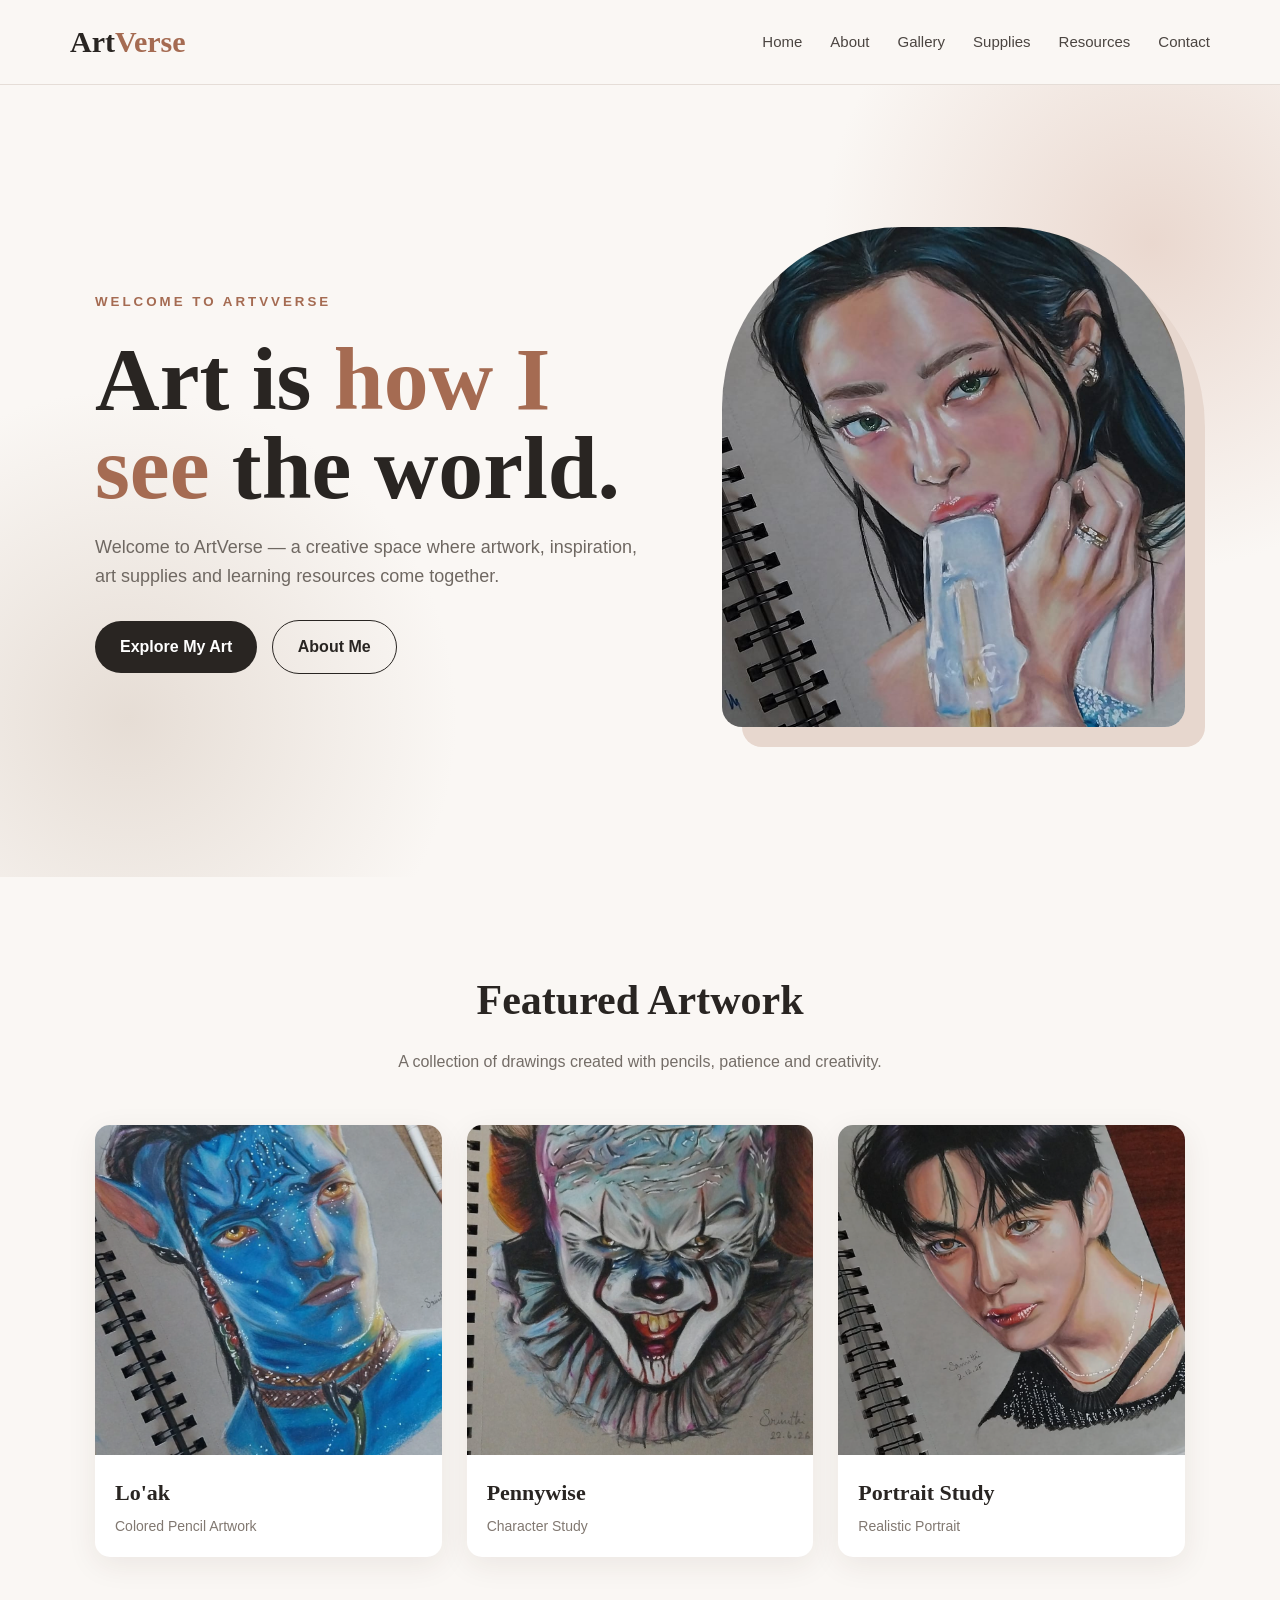
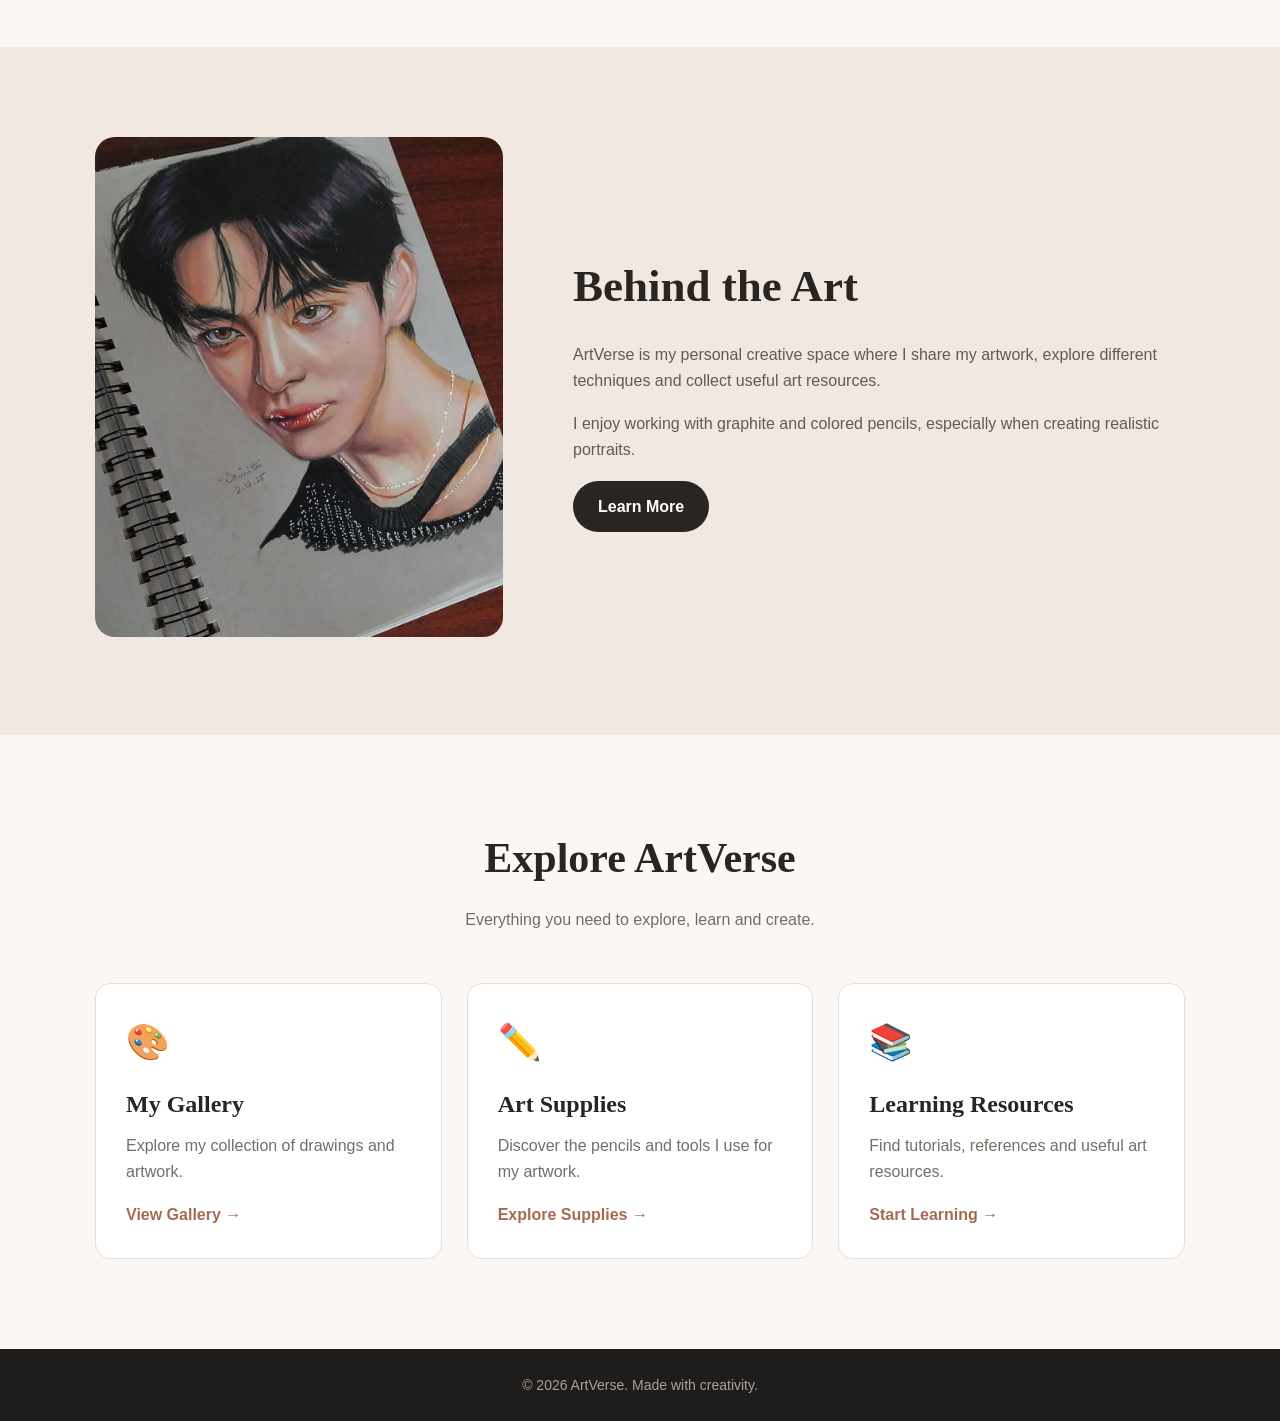
==== docs/index.html @ 61203578 "Prepare project for GitHub Pages" ====
<!DOCTYPE html>
<html lang="en">

<head>

    <meta charset="UTF-8">

    <meta name="viewport" content="width=device-width, initial-scale=1.0">

    <title>ArtVerse | Art Portfolio</title>

    <link rel="stylesheet" href="../css/style.css">

</head>

<body>

    <!-- Navigation Bar -->

    <header>

        <nav class="navbar">

            <a href="index.html" class="logo">
                Art<span>Verse</span>
            </a>

            <ul class="nav-links">

                <li>
                    <a href="index.html">Home</a>
                </li>

                <li>
                    <a href="aboutme.html">About</a>
                </li>

                <li>
                    <a href="gallery.html">Gallery</a>
                </li>

                <li>
                    <a href="art-supplies.html">Supplies</a>
                </li>

                <li>
                    <a href="resources.html">Resources</a>
                </li>

                <li>
                    <a href="contact.html">Contact</a>
                </li>

            </ul>

        </nav>

    </header>


    <!-- Hero Section -->

    <section class="hero">

        <div class="hero-content">

            <div class="hero-text">

                <small>WELCOME TO ARTVVERSE</small>

                <h1>
                    Art is
                    <span>how I see</span>
                    the world.
                </h1>

                <p>
                    Welcome to ArtVerse — a creative space
                    where artwork, inspiration, art supplies
                    and learning resources come together.
                </p>

                <div>

                    <a href="gallery.html" class="btn btn-primary">
                        Explore My Art
                    </a>

                    <a href="aboutme.html" class="btn btn-outline">
                        About Me
                    </a>

                </div>

            </div>


            <div class="hero-image">

                <img
                    src="../images/Jenniedrawing.jpeg"
                    alt="Jennie artwork">

            </div>

        </div>

    </section>


    <!-- Featured Artwork -->

    <section class="section">

        <div class="container">

            <h2 class="section-title">
                Featured Artwork
            </h2>

            <p class="section-subtitle">
                A collection of drawings created with
                pencils, patience and creativity.
            </p>


            <div class="featured-grid">


                <div class="art-card">

                    <img
                        src="../images/Lo'akdrawing.png"
                        alt="Lo'ak drawing">

                    <div class="art-info">

                        <h3>Lo'ak</h3>

                        <p>
                            Colored Pencil Artwork
                        </p>

                    </div>

                </div>


                <div class="art-card">

                    <img
                        src="../images/Pennywisedrawing.jpeg"
                        alt="Pennywise drawing">

                    <div class="art-info">

                        <h3>Pennywise</h3>

                        <p>
                            Character Study
                        </p>

                    </div>

                </div>


                <div class="art-card">

                    <img
                        src="../images/Taehyungdrawing.png"
                        alt="Portrait artwork">

                    <div class="art-info">

                        <h3>Portrait Study</h3>

                        <p>
                            Realistic Portrait
                        </p>

                    </div>

                </div>


            </div>

        </div>

    </section>


    <!-- About Preview -->

    <section class="section about-section">

        <div class="container">

            <div class="about-grid">


                <div class="about-image">

                    <img
                        src="../images/Taehyungdrawing.png"
                        alt="Artwork">

                </div>


                <div class="about-text">

                    <h2>
                        Behind the Art
                    </h2>

                    <p>
                        ArtVerse is my personal creative space
                        where I share my artwork, explore
                        different techniques and collect
                        useful art resources.
                    </p>

                    <p>
                        I enjoy working with graphite and
                        colored pencils, especially when
                        creating realistic portraits.
                    </p>

                    <a
                        href="aboutme.html"
                        class="btn btn-primary">

                        Learn More

                    </a>

                </div>


            </div>

        </div>

    </section>


    <!-- Resources Preview -->

    <section class="section">

        <div class="container">

            <h2 class="section-title">
                Explore ArtVerse
            </h2>

            <p class="section-subtitle">
                Everything you need to explore,
                learn and create.
            </p>


            <div class="resource-grid">


                <div class="resource-card">

                    <div class="resource-icon">
                        🎨
                    </div>

                    <h3>
                        My Gallery
                    </h3>

                    <p>
                        Explore my collection of
                        drawings and artwork.
                    </p>

                    <a href="gallery.html">
                        View Gallery →
                    </a>

                </div>


                <div class="resource-card">

                    <div class="resource-icon">
                        ✏️
                    </div>

                    <h3>
                        Art Supplies
                    </h3>

                    <p>
                        Discover the pencils and
                        tools I use for my artwork.
                    </p>

                    <a href="art-supplies.html">
                        Explore Supplies →
                    </a>

                </div>


                <div class="resource-card">

                    <div class="resource-icon">
                        📚
                    </div>

                    <h3>
                        Learning Resources
                    </h3>

                    <p>
                        Find tutorials, references
                        and useful art resources.
                    </p>

                    <a href="resources.html">
                        Start Learning →
                    </a>

                </div>


            </div>

        </div>

    </section>


    <!-- Footer -->

    <footer>

        <p>
            © 2026 ArtVerse. Made with creativity.
        </p>

    </footer>


</body>

</html>
---- css/style.css ----
/* ========================================
   ARTVVERSE - MAIN STYLESHEET
   ======================================== */


/* ========================================
   1. BASIC RESET
   ======================================== */

* {
    margin: 0;
    padding: 0;
    box-sizing: border-box;
}

html {
    scroll-behavior: smooth;
}

body {
    font-family: Arial, Helvetica, sans-serif;
    background-color: #faf7f4;
    color: #292522;
    line-height: 1.6;
}


/* ========================================
   2. NAVIGATION BAR
   ======================================== */

header {
    background-color: rgba(250, 247, 244, 0.96);
    border-bottom: 1px solid #e5ddd7;
    position: sticky;
    top: 0;
    z-index: 1000;
}

.navbar {
    max-width: 1200px;
    margin: auto;
    padding: 18px 30px;

    display: flex;
    justify-content: space-between;
    align-items: center;
}


/* Logo */

.logo {
    font-family: Georgia, "Times New Roman", serif;
    font-size: 30px;
    font-weight: bold;
    text-decoration: none;
    color: #292522;
}

.logo span {
    color: #a56b52;
}


/* Navigation links */

.nav-links {
    display: flex;
    gap: 28px;
    list-style: none;
}

.nav-links a {
    text-decoration: none;
    color: #4b4541;
    font-size: 15px;
    font-weight: 500;
    transition: 0.3s;
}

.nav-links a:hover {
    color: #a56b52;
}


/* ========================================
   3. GENERAL SECTIONS
   ======================================== */

.container {
    max-width: 1150px;
    margin: auto;
    padding: 0 30px;
}

.section {
    padding: 90px 0;
}

.section-title {
    font-family: Georgia, "Times New Roman", serif;
    font-size: 42px;
    text-align: center;
    margin-bottom: 15px;
}

.section-subtitle {
    text-align: center;
    color: #746d67;
    max-width: 650px;
    margin: 0 auto 50px;
}


/* ========================================
   4. BUTTONS
   ======================================== */

.btn {
    display: inline-block;
    padding: 13px 25px;
    border-radius: 30px;
    text-decoration: none;
    font-weight: bold;
    transition: 0.3s;
}

.btn-primary {
    background-color: #292522;
    color: white;
}

.btn-primary:hover {
    background-color: #a56b52;
    transform: translateY(-2px);
}

.btn-outline {
    border: 1px solid #292522;
    color: #292522;
    margin-left: 10px;
}

.btn-outline:hover {
    background-color: #292522;
    color: white;
}


/* ========================================
   5. HOME - HERO SECTION
   ======================================== */

.hero {
    min-height: 88vh;

    display: flex;
    align-items: center;

    background:
        radial-gradient(
            circle at 90% 20%,
            #ead8cf 0,
            transparent 25%
        ),
        radial-gradient(
            circle at 10% 80%,
            #e6ddd5 0,
            transparent 25%
        ),
        #faf7f4;
}

.hero-content {
    max-width: 1150px;
    width: 100%;
    margin: auto;
    padding: 70px 30px;

    display: grid;
    grid-template-columns: 1.1fr 0.9fr;

    align-items: center;
    gap: 60px;
}

.hero-text small {
    text-transform: uppercase;
    letter-spacing: 3px;
    color: #a56b52;
    font-weight: bold;
}

.hero-text h1 {
    font-family: Georgia, "Times New Roman", serif;
    font-size: clamp(55px, 7vw, 90px);
    line-height: 1;
    margin: 20px 0;
}

.hero-text h1 span {
    color: #a56b52;
}

.hero-text p {
    max-width: 550px;
    color: #6f6862;
    font-size: 18px;
    margin-bottom: 30px;
}

.hero-image {
    position: relative;
}

.hero-image img {
    width: 100%;
    max-height: 500px;
    object-fit: cover;

    border-radius: 180px 180px 20px 20px;

    box-shadow: 20px 20px 0 #e7d7ce;
}


/* ========================================
   6. FEATURED ARTWORK
   ======================================== */

.featured-grid {
    display: grid;
    grid-template-columns: repeat(3, 1fr);
    gap: 25px;
}

.art-card {
    background-color: white;
    border-radius: 15px;
    overflow: hidden;

    box-shadow:
        0 8px 30px rgba(60, 40, 30, 0.08);

    transition: 0.3s;
}

.art-card:hover {
    transform: translateY(-8px);

    box-shadow:
        0 15px 35px rgba(60, 40, 30, 0.15);
}

.art-card img {
    width: 100%;
    height: 330px;
    object-fit: cover;
    display: block;
}

.art-info {
    padding: 20px;
}

.art-info h3 {
    font-family: Georgia, "Times New Roman", serif;
    font-size: 22px;
    margin-bottom: 5px;
}

.art-info p {
    color: #817871;
    font-size: 14px;
}


/* ========================================
   7. ABOUT SECTION
   ======================================== */

.about-section {
    background-color: #f0e8e1;
}

.about-grid {
    display: grid;
    grid-template-columns: 0.8fr 1.2fr;
    gap: 70px;
    align-items: center;
}

.about-image img {
    width: 100%;
    max-height: 500px;
    object-fit: cover;
    border-radius: 20px;
}

.about-text h2 {
    font-family: Georgia, "Times New Roman", serif;
    font-size: 45px;
    margin-bottom: 20px;
}

.about-text p {
    color: #625b55;
    margin-bottom: 18px;
}


/* ========================================
   8. STATS
   ======================================== */

.stats {
    display: grid;
    grid-template-columns: repeat(3, 1fr);
    gap: 20px;
    margin-top: 40px;
}

.stat {
    background-color: white;
    padding: 25px;
    border-radius: 15px;
    text-align: center;
}

.stat h3 {
    font-family: Georgia, "Times New Roman", serif;
    font-size: 32px;
    margin-bottom: 5px;
}

.stat p {
    font-size: 13px;
    color: #817871;
}


/* ========================================
   9. PAGE HEADER
   ======================================== */

.page-header {
    background-color: #f0e8e1;
    padding: 90px 30px;
    text-align: center;
}

.page-header h1 {
    font-family: Georgia, "Times New Roman", serif;
    font-size: 60px;
    margin-bottom: 10px;
}

.page-header p {
    color: #756d67;
}


/* ========================================
   10. NORMAL GALLERY
   ======================================== */

.gallery-grid {
    columns: 3 250px;
    column-gap: 20px;
}

.gallery-item {
    break-inside: avoid;
    margin-bottom: 20px;
    position: relative;
    overflow: hidden;
    border-radius: 14px;
    cursor: pointer;
}

.gallery-item img {
    width: 100%;
    display: block;
    transition: 0.4s;
}

.gallery-item:hover img {
    transform: scale(1.04);
}

.gallery-overlay {
    position: absolute;

    bottom: 0;
    left: 0;
    right: 0;

    padding: 30px 15px 15px;

    background:
        linear-gradient(
            transparent,
            rgba(0, 0, 0, 0.75)
        );

    color: white;

    opacity: 0;

    transition: 0.3s;
}

.gallery-item:hover .gallery-overlay {
    opacity: 1;
}

.gallery-overlay h3 {
    margin-bottom: 3px;
}


/* ========================================
   11. GALLERY CATEGORY CARDS
   ======================================== */

.category-cards {
    display: grid;
    grid-template-columns: repeat(2, 1fr);

    gap: 30px;

    max-width: 1000px;

    margin: 0 auto;
}


/* Individual category card */

.category-card {
    height: 500px;

    position: relative;

    overflow: hidden;

    border-radius: 20px;

    text-decoration: none;

    display: block;

    box-shadow:
        0 15px 40px rgba(60, 40, 30, 0.15);

    transition:
        transform 0.4s ease,
        box-shadow 0.4s ease;
}


/* Category image */

.category-card img {
    width: 100%;
    height: 100%;

    object-fit: cover;

    display: block;

    transition: transform 0.6s ease;
}


/* Category overlay */

.category-card::after {
    content: "";

    position: absolute;

    inset: 0;

    background:
        linear-gradient(
            to top,
            rgba(20, 17, 15, 0.88),
            rgba(20, 17, 15, 0.05)
        );

    transition: 0.4s;
}


/* Category text */

.category-card-overlay {
    position: absolute;

    left: 35px;
    right: 35px;
    bottom: 35px;

    z-index: 2;

    color: white;
}

.category-card-overlay p {
    font-size: 12px;

    letter-spacing: 3px;

    font-weight: bold;

    margin-bottom: 8px;

    color: #ead8cf;
}

.category-card-overlay h2 {
    font-family: Georgia, "Times New Roman", serif;

    font-size: 42px;

    font-weight: normal;

    line-height: 1.1;

    margin-bottom: 15px;
}

.category-card-overlay span {
    font-size: 15px;
    font-weight: bold;
    color: white;
}


/* Category hover */

.category-card:hover {
    transform: translateY(-10px);

    box-shadow:
        0 25px 50px rgba(60, 40, 30, 0.22);
}

.category-card:hover img {
    transform: scale(1.07);
}

.category-card:hover::after {
    background:
        linear-gradient(
            to top,
            rgba(20, 17, 15, 0.93),
            rgba(20, 17, 15, 0.15)
        );
}


/* ========================================
   12. ART CATEGORY PAGES
   ======================================== */

.category-page {
    background-color: #f8f5f1;
}


/* Category introduction */

.category-intro {
    max-width: 800px;

    margin: 0 auto;

    text-align: center;

    padding: 80px 20px 50px;
}

.category-intro h1 {
    font-family: Georgia, "Times New Roman", serif;

    font-size: 56px;

    font-weight: normal;

    color: #292522;

    margin-bottom: 15px;
}

.category-intro p {
    font-family: Arial, Helvetica, sans-serif;

    font-size: 17px;

    color: #756d67;
}


/* ========================================
   13. ARTWORK CARDS
   ======================================== */

.artwork-grid {
    max-width: 1150px;

    margin: 0 auto;

    padding: 20px 30px 90px;

    display: grid;

    grid-template-columns: repeat(2, 1fr);

    gap: 35px;
}

.artwork-card {
    background-color: #ffffff;

    border-radius: 5px;

    overflow: hidden;

    box-shadow:
        0 8px 25px rgba(50, 40, 35, 0.08);

    transition:
        transform 0.35s ease,
        box-shadow 0.35s ease;
}

.artwork-card:hover {
    transform: translateY(-6px);

    box-shadow:
        0 18px 40px rgba(50, 40, 35, 0.14);
}

.artwork-card img {
    width: 100%;

    height: 520px;

    object-fit: cover;

    display: block;

    transition: transform 0.5s ease;
}

.artwork-card:hover img {
    transform: scale(1.025);
}


/* Artwork information */

.artwork-info {
    padding: 20px 22px 24px;

    background-color: #ffffff;
}

.artwork-info h3 {
    font-family: Georgia, "Times New Roman", serif;

    font-size: 24px;

    font-weight: normal;

    color: #292522;

    margin-bottom: 5px;
}

.artwork-info p {
    font-family: Arial, Helvetica, sans-serif;

    font-size: 13px;

    color: #9a7663;

    text-transform: uppercase;

    letter-spacing: 1.5px;
}


/* ========================================
   14. BACK TO GALLERY
   ======================================== */

.back-gallery {
    text-align: center;

    padding: 20px 20px 80px;
}

.back-gallery a {
    display: inline-block;

    text-decoration: none;

    font-family: Arial, Helvetica, sans-serif;

    font-size: 14px;

    color: #a56b52;

    border-bottom: 1px solid #a56b52;

    padding-bottom: 4px;

    transition: 0.3s;
}

.back-gallery a:hover {
    color: #292522;

    border-color: #292522;
}


/* ========================================
   15. ART SUPPLIES
   ======================================== */

.supplies-grid {
    display: grid;

    grid-template-columns: repeat(3, 1fr);

    gap: 25px;
}

.supply-card {
    background-color: white;

    border-radius: 15px;

    padding: 20px;

    text-align: center;

    box-shadow:
        0 8px 25px rgba(60, 40, 30, 0.08);

    transition: 0.3s;
}

.supply-card:hover {
    transform: translateY(-6px);
}

.supply-card img {
    width: 100%;
    height: 220px;
    object-fit: contain;
    margin-bottom: 15px;
    border-radius: 10px;
}

.supply-placeholder {
    height: 220px;

    display: flex;

    align-items: center;

    justify-content: center;

    font-size: 70px;

    background-color: #f5eee9;

    border-radius: 10px;

    margin-bottom: 15px;
}

.supply-card h3 {
    font-family: Georgia, "Times New Roman", serif;

    font-size: 23px;

    margin-bottom: 8px;
}

.supply-card p {
    color: #77706a;

    margin: 8px 0 18px;
}

.supply-link {
    text-decoration: none;

    color: #a56b52;

    font-weight: bold;
}

.supply-link:hover {
    text-decoration: underline;
}


/* ========================================
   16. RESOURCES
   ======================================== */

.resource-grid {
    display: grid;

    grid-template-columns: repeat(3, 1fr);

    gap: 25px;
}

.resource-card {
    background-color: white;

    padding: 30px;

    border-radius: 15px;

    border: 1px solid #eadfd8;

    transition: 0.3s;
}

.resource-card:hover {
    transform: translateY(-5px);

    box-shadow:
        0 10px 25px rgba(60, 40, 30, 0.08);
}

.resource-icon {
    font-size: 35px;

    margin-bottom: 15px;
}

.resource-card h3 {
    font-family: Georgia, "Times New Roman", serif;

    font-size: 24px;

    margin-bottom: 10px;
}

.resource-card p {
    color: #756d67;

    margin-bottom: 18px;
}

.resource-card a {
    color: #a56b52;

    text-decoration: none;

    font-weight: bold;
}

.resource-card a:hover {
    text-decoration: underline;
}


/* ========================================
   17. CONTACT SECTION
   ======================================== */

.contact-section {
    background-color: #292522;

    color: white;
}

.contact-section .section-title {
    color: white;
}

.contact-section .section-subtitle {
    color: #c9c0ba;
}

.contact-box {
    max-width: 700px;

    margin: auto;

    text-align: center;
}

.contact-box p {
    color: #c9c0ba;

    margin-bottom: 30px;
}

.contact-links {
    display: flex;

    justify-content: center;

    gap: 15px;

    flex-wrap: wrap;

    margin-bottom: 35px;
}

.contact-links a {
    color: white;

    text-decoration: none;

    border: 1px solid #746d67;

    padding: 12px 22px;

    border-radius: 30px;

    transition: 0.3s;
}

.contact-links a:hover {
    background-color: white;

    color: #292522;
}


/* ========================================
   18. CONTACT FORM
   ======================================== */

.contact-form {
    max-width: 700px;

    margin: 40px auto 0;
}

.form-group {
    margin-bottom: 18px;
}

.form-group input,
.form-group textarea {
    width: 100%;

    padding: 15px;

    border: 1px solid #746d67;

    border-radius: 8px;

    background-color: transparent;

    color: white;

    font-family: inherit;

    font-size: 15px;
}

.form-group textarea {
    height: 150px;

    resize: vertical;
}

.form-group input::placeholder,
.form-group textarea::placeholder {
    color: #aaa09a;
}

.form-group input:focus,
.form-group textarea:focus {
    outline: none;

    border-color: #a56b52;
}

.form-group button {
    border: none;

    cursor: pointer;

    font-family: inherit;
}


/* ========================================
   19. FOOTER
   ======================================== */

footer {
    background-color: #1f1d1b;

    color: #aaa09a;

    text-align: center;

    padding: 25px;

    font-size: 14px;
}


/* ========================================
   20. TABLET RESPONSIVENESS
   ======================================== */

@media (max-width: 850px) {

    .nav-links {
        gap: 14px;
    }

    .hero-content {
        grid-template-columns: 1fr;

        text-align: center;
    }

    .hero-text p {
        margin-left: auto;

        margin-right: auto;
    }

    .hero-image {
        max-width: 500px;

        margin: auto;
    }

    .featured-grid,
    .supplies-grid,
    .resource-grid {
        grid-template-columns: 1fr 1fr;
    }

    .about-grid {
        grid-template-columns: 1fr;
    }

    .about-image {
        max-width: 500px;

        margin: auto;
    }

    .category-cards {
        grid-template-columns: 1fr 1fr;
    }

    .artwork-grid {
        grid-template-columns: 1fr 1fr;
    }

}


/* ========================================
   21. MOBILE RESPONSIVENESS
   ======================================== */

@media (max-width: 600px) {

    .navbar {
        flex-direction: column;

        gap: 15px;
    }

    .nav-links {
        flex-wrap: wrap;

        justify-content: center;

        gap: 12px;
    }

    .hero-text h1 {
        font-size: 55px;
    }

    .section-title {
        font-size: 35px;
    }

    .featured-grid,
    .supplies-grid,
    .resource-grid,
    .stats {
        grid-template-columns: 1fr;
    }

    .page-header h1 {
        font-size: 45px;
    }

    .btn {
        display: block;

        width: fit-content;

        margin: 10px auto;
    }

    .btn-outline {
        margin-left: auto;
    }

    .hero-image img {
        border-radius: 100px 100px 15px 15px;
    }

    .container {
        padding: 0 20px;
    }

    .category-cards {
        grid-template-columns: 1fr;

        gap: 20px;
    }

    .category-card {
        height: 420px;
    }

    .category-card-overlay {
        left: 25px;

        right: 25px;

        bottom: 25px;
    }

    .category-card-overlay h2 {
        font-size: 35px;
    }

    .category-intro {
        padding: 60px 20px 40px;
    }

    .category-intro h1 {
        font-size: 43px;
    }

    .category-intro p {
        font-size: 15px;
    }

    .artwork-grid {
        grid-template-columns: 1fr;

        padding-left: 20px;

        padding-right: 20px;

        gap: 25px;
    }

    .artwork-card img {
        height: auto;

        max-height: 650px;
    }

}
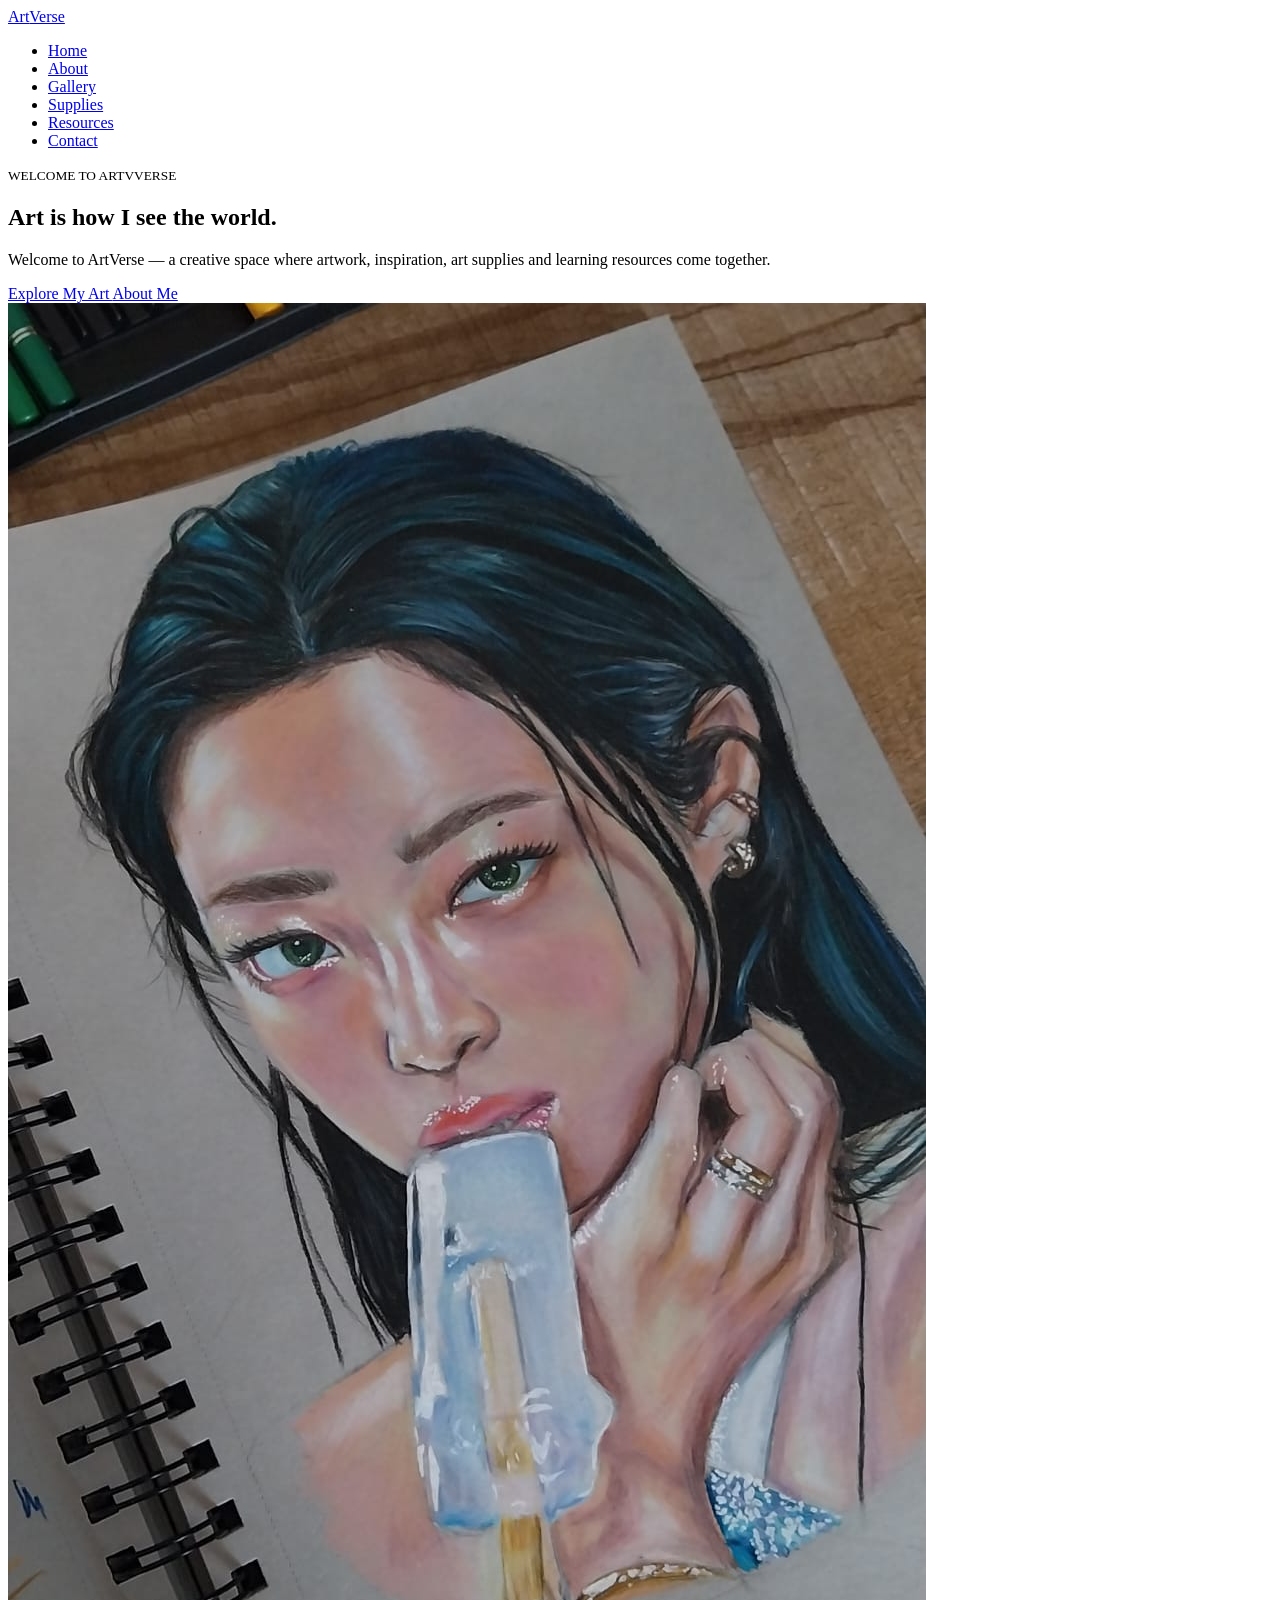
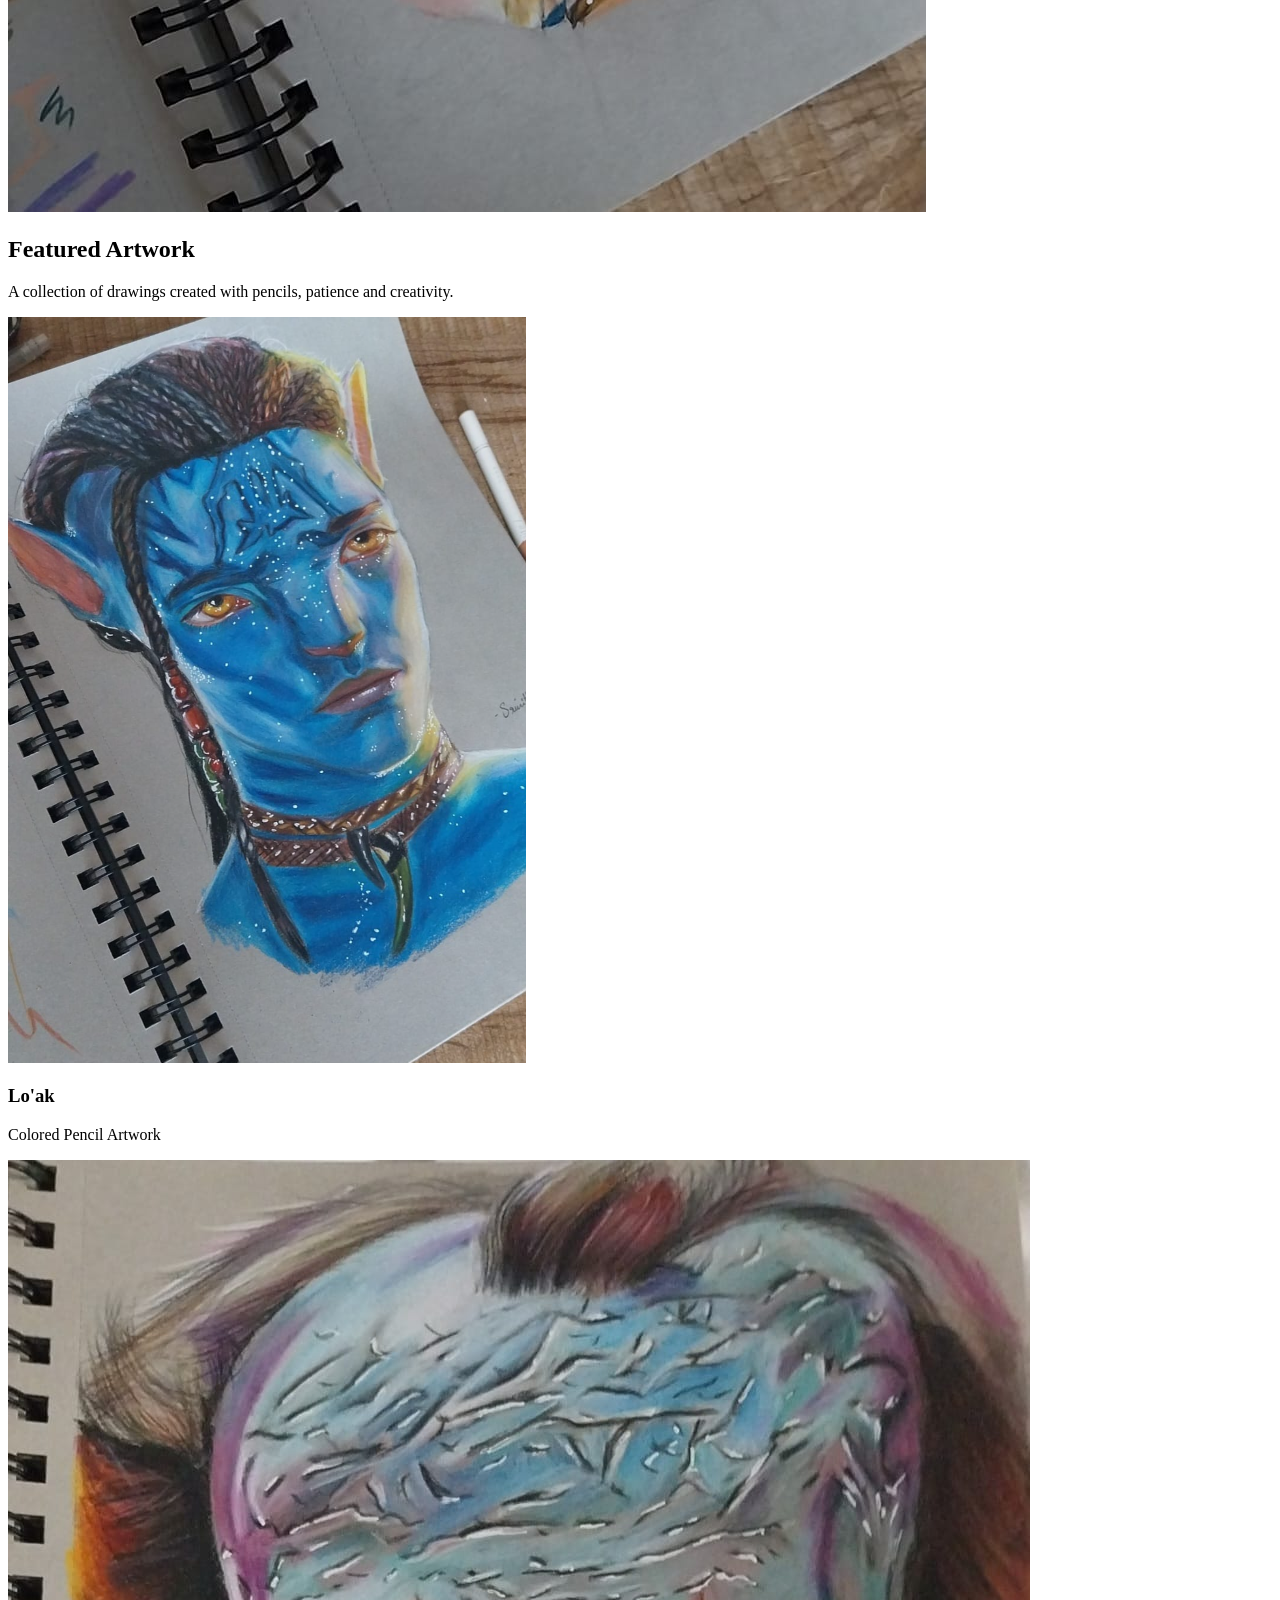
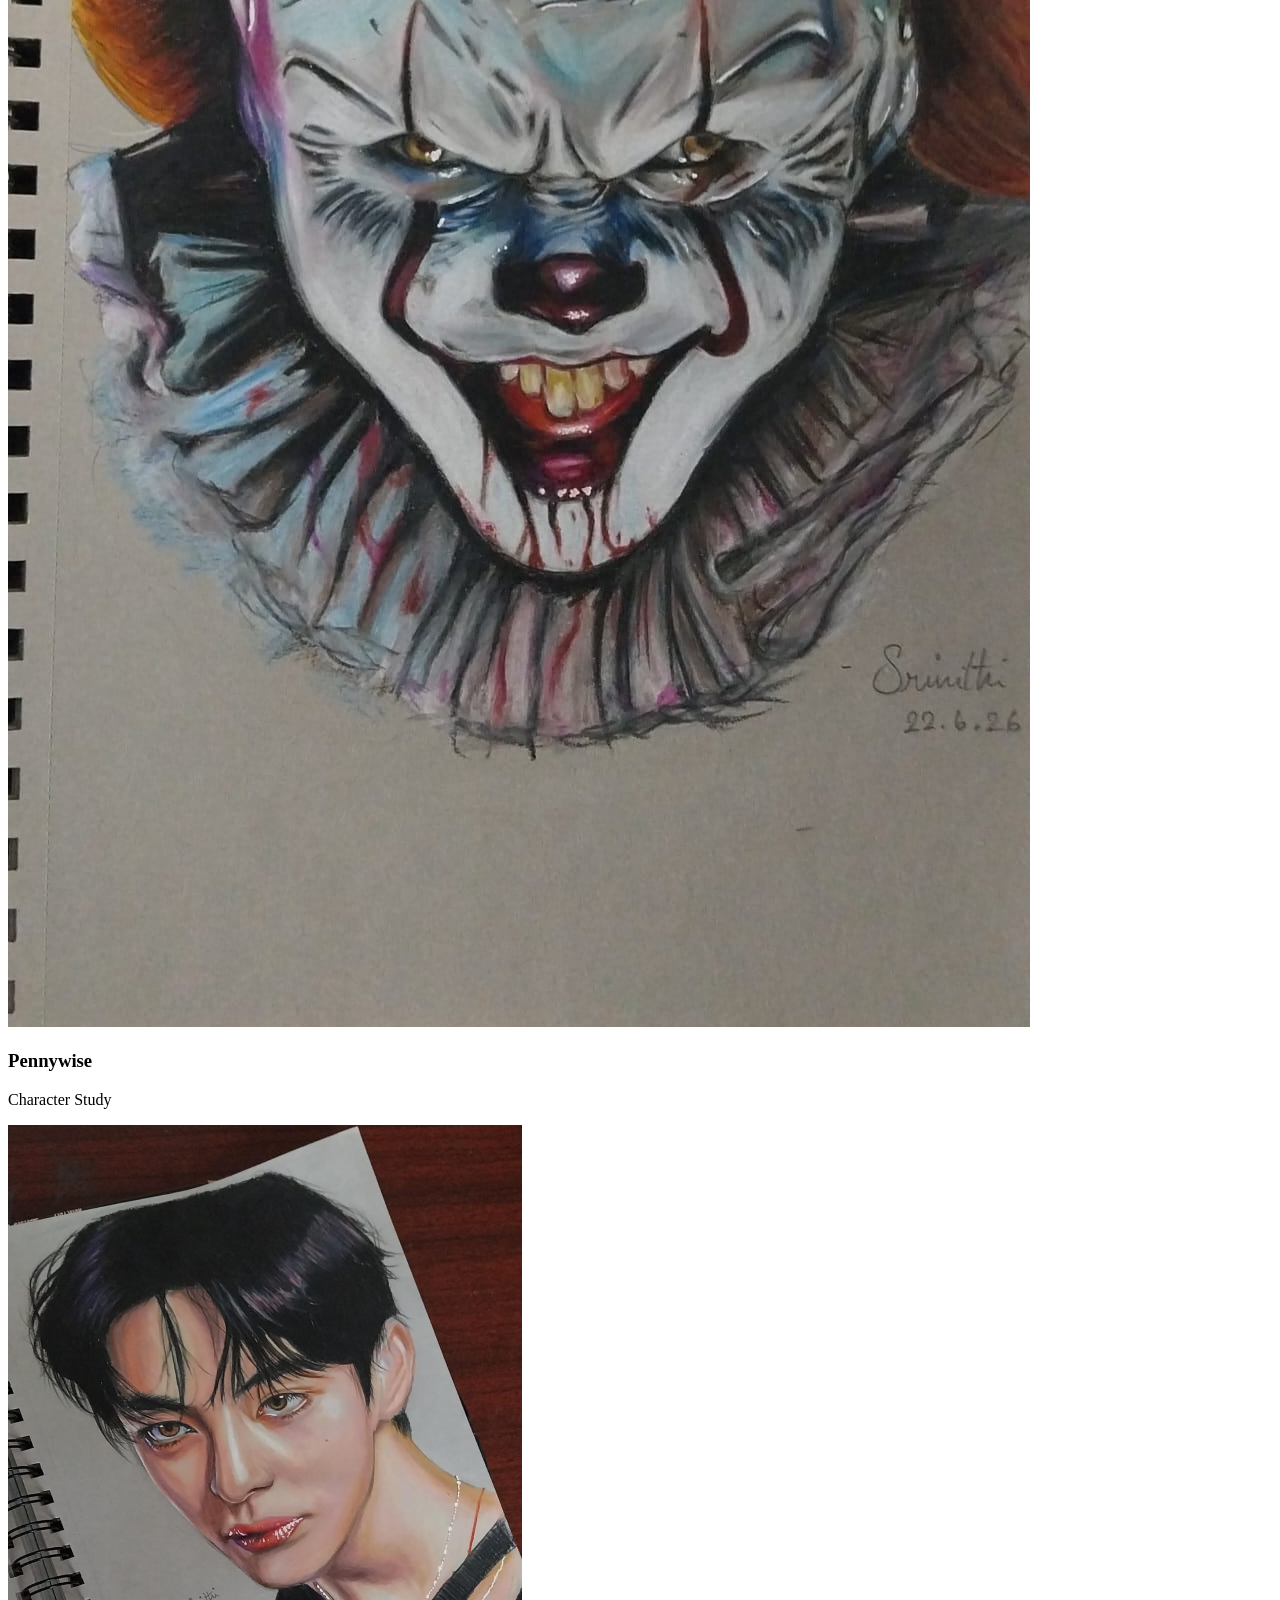
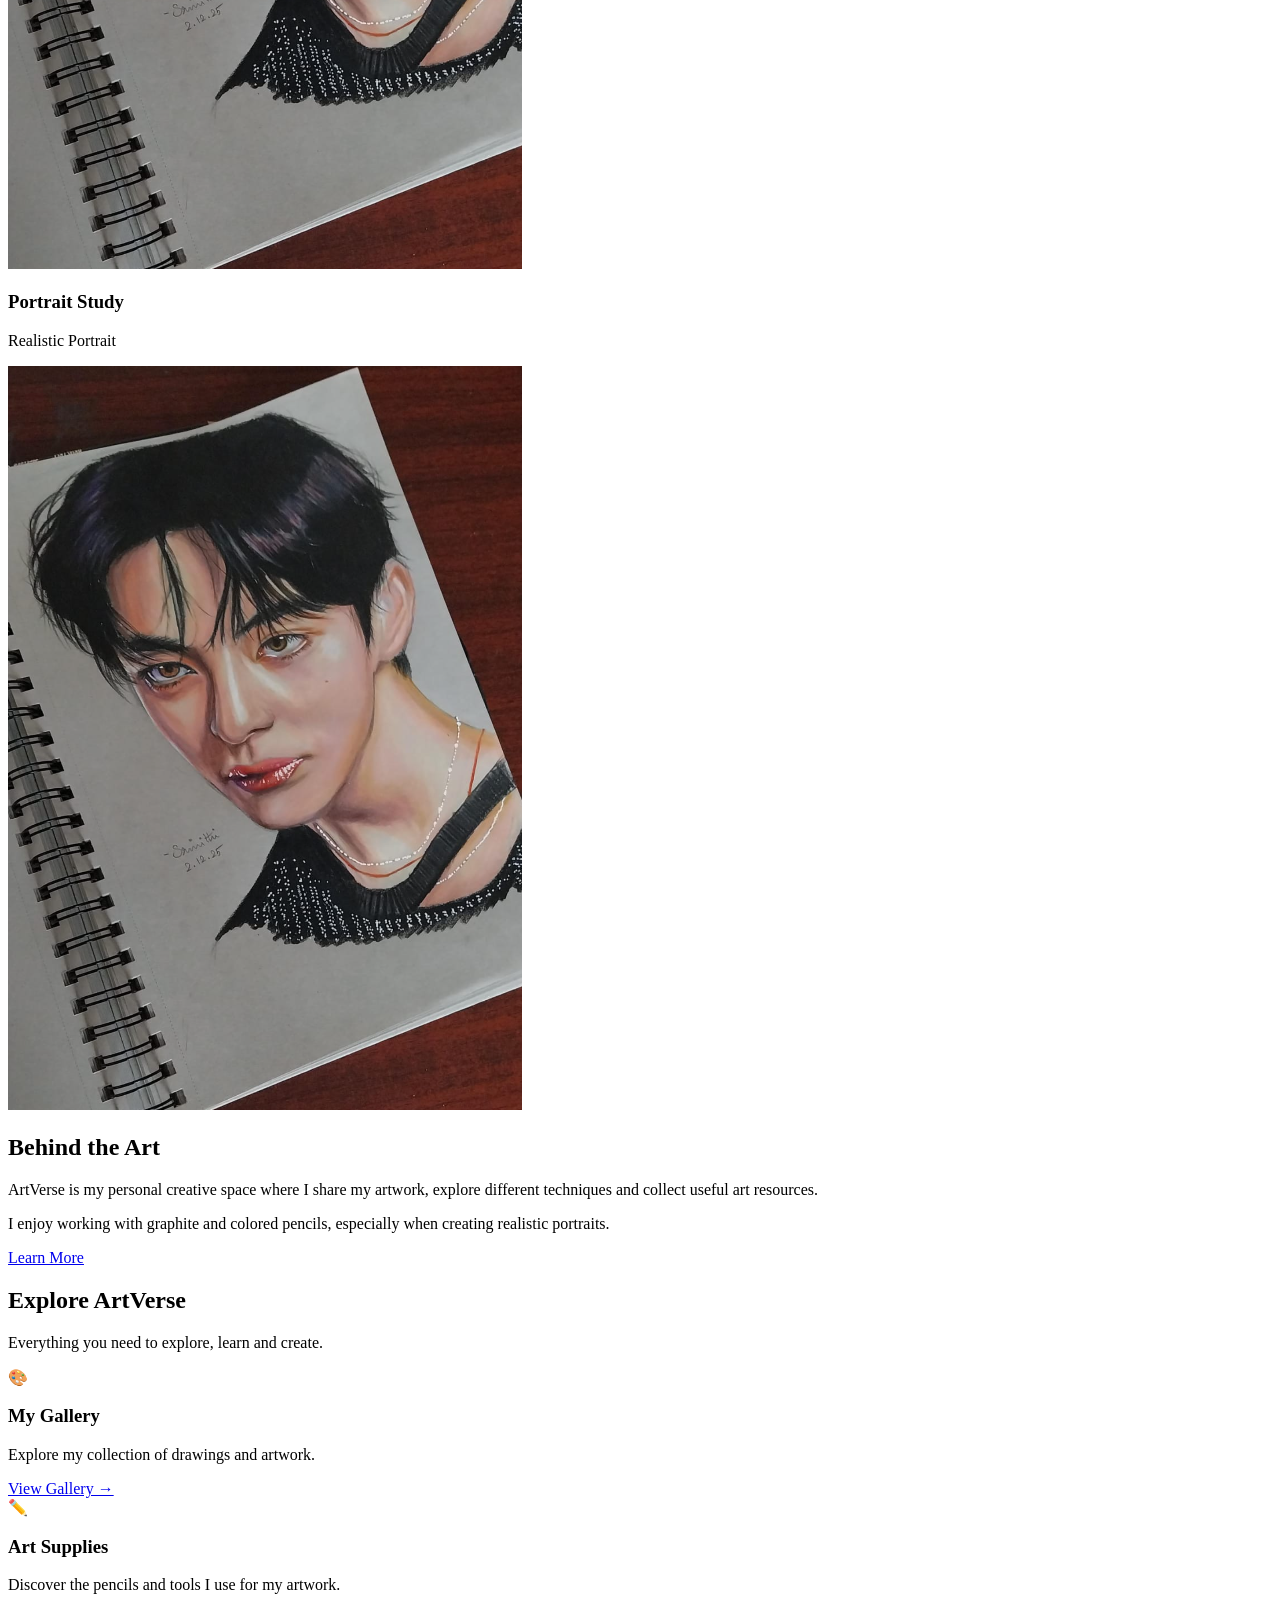
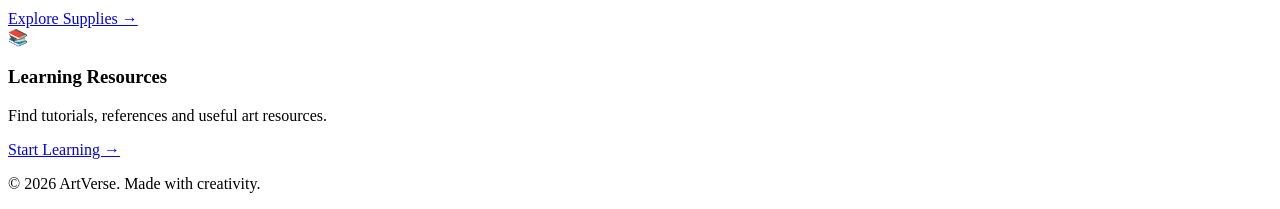
==== commit a7115307: "Fix CSS paths in docs HTML files" ====
--- a/docs/index.html
+++ b/docs/index.html
@@ -9,7 +9,7 @@
 
     <title>ArtVerse | Art Portfolio</title>
 
-    <link rel="stylesheet" href="../css/style.css">
+    <link rel="stylesheet" href="css/style.css">
 
 </head>
 
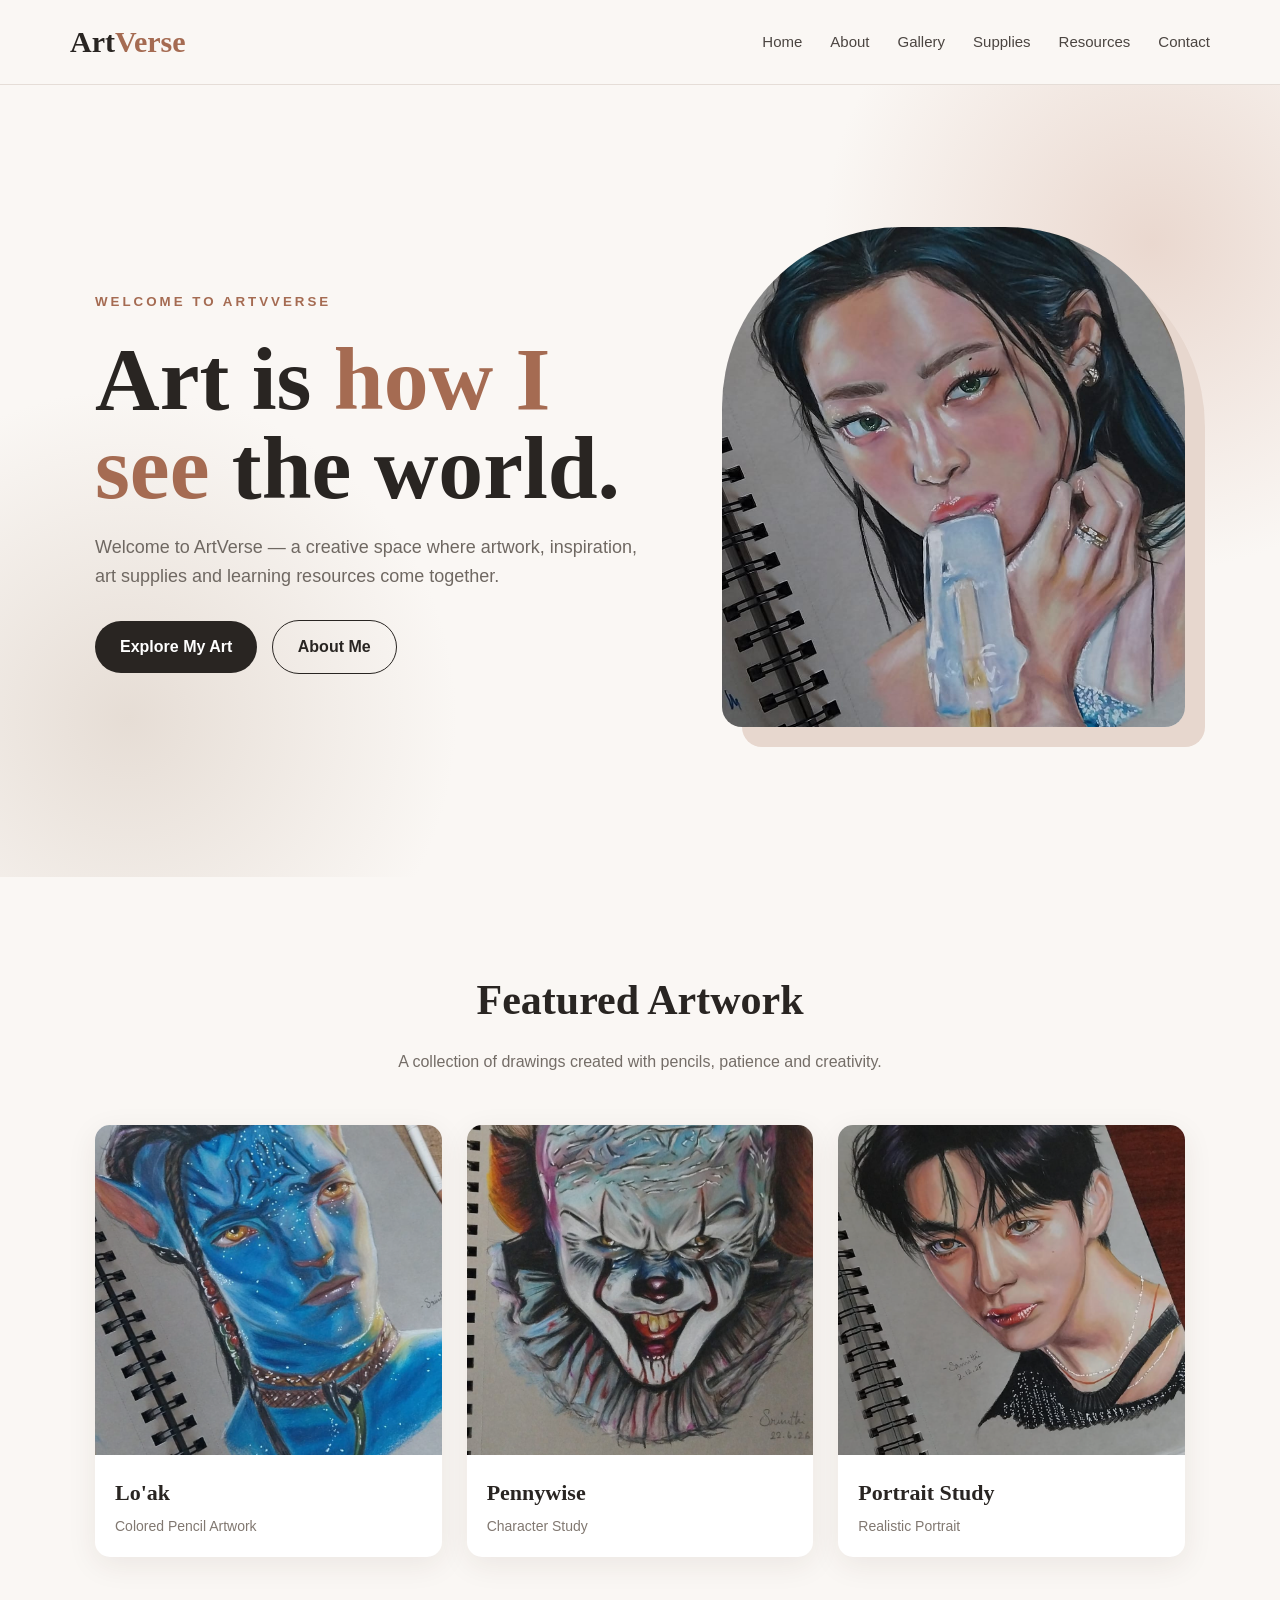
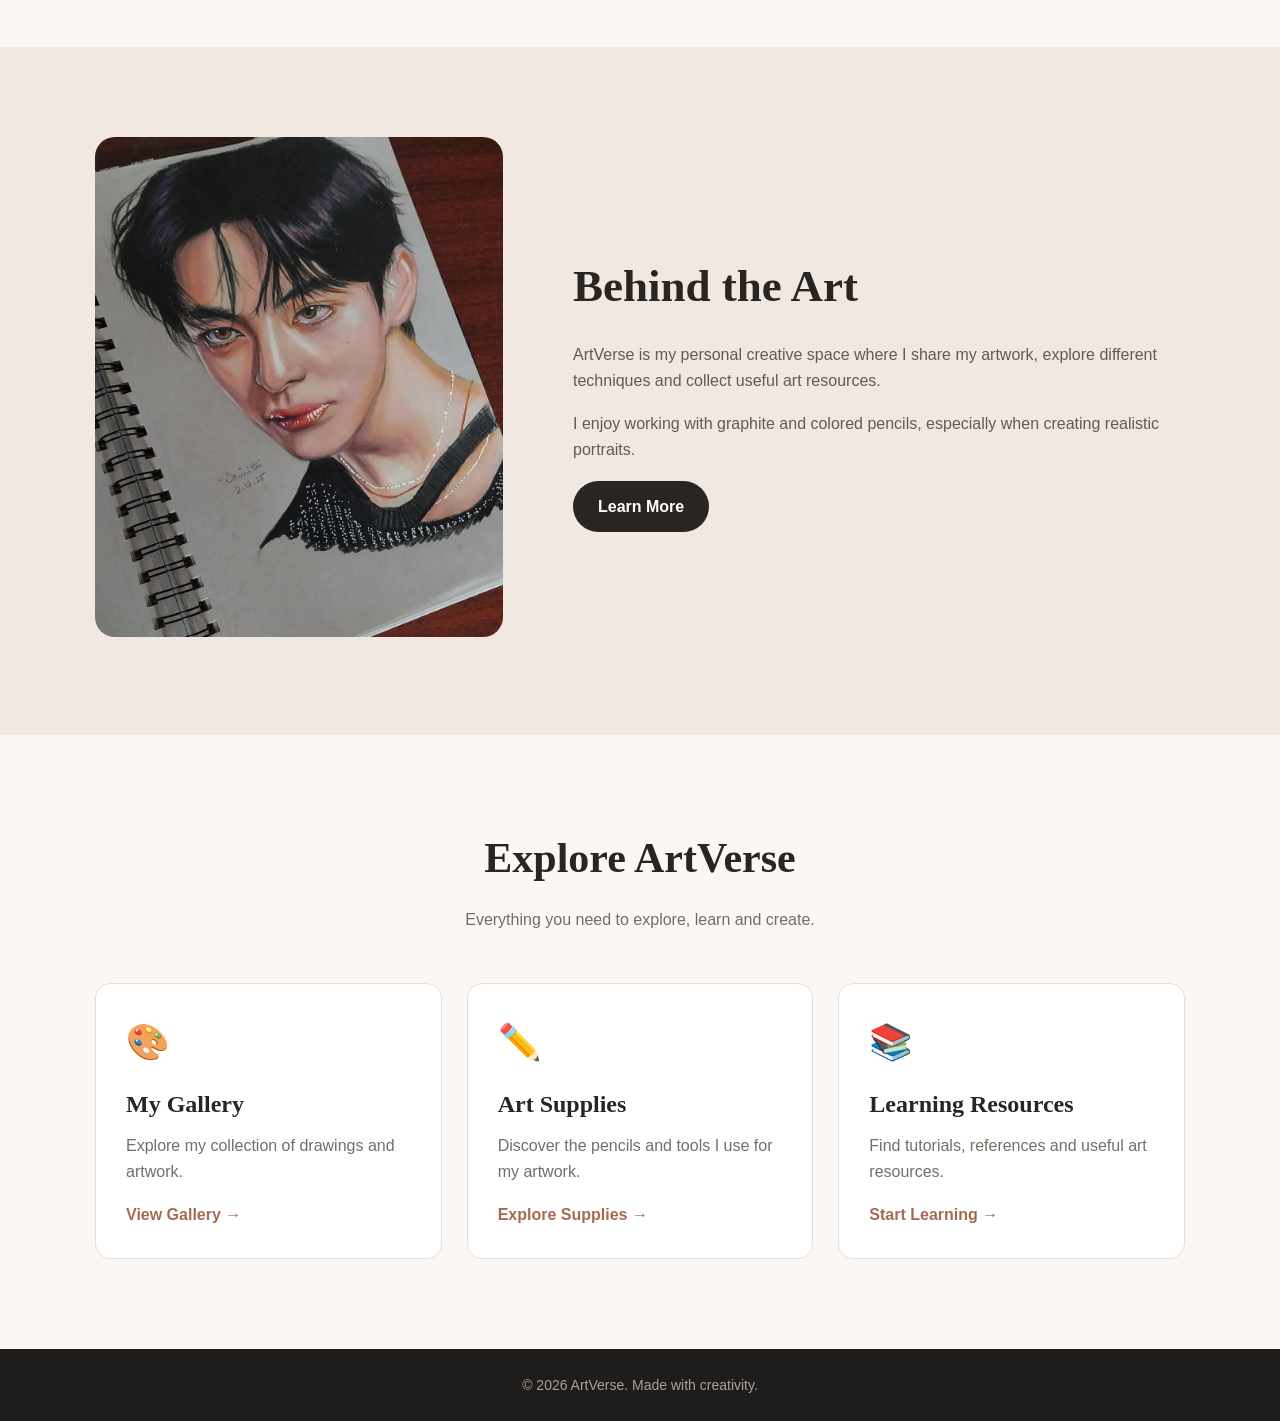
==== commit c492ae4b: "Fix project folder structure for Vercel" ====
--- a/docs/index.html
+++ b/docs/index.html
@@ -98,7 +98,7 @@
             <div class="hero-image">
 
                 <img
-                    src="../images/Jenniedrawing.jpeg"
+                    src="images/Jenniedrawing.jpeg"
                     alt="Jennie artwork">
 
             </div>
@@ -130,7 +130,7 @@
                 <div class="art-card">
 
                     <img
-                        src="../images/Lo'akdrawing.png"
+                        src="images/Lo'akdrawing.png"
                         alt="Lo'ak drawing">
 
                     <div class="art-info">
@@ -149,7 +149,7 @@
                 <div class="art-card">
 
                     <img
-                        src="../images/Pennywisedrawing.jpeg"
+                        src="images/Pennywisedrawing.jpeg"
                         alt="Pennywise drawing">
 
                     <div class="art-info">
@@ -168,7 +168,7 @@
                 <div class="art-card">
 
                     <img
-                        src="../images/Taehyungdrawing.png"
+                        src="images/Taehyungdrawing.png"
                         alt="Portrait artwork">
 
                     <div class="art-info">
@@ -203,7 +203,7 @@
                 <div class="about-image">
 
                     <img
-                        src="../images/Taehyungdrawing.png"
+                        src="images/Taehyungdrawing.png"
                         alt="Artwork">
 
                 </div>
--- a/docs/css/style.css
+++ b/docs/css/style.css
@@ -0,0 +1,1186 @@
+/* ========================================
+   ARTVVERSE - MAIN STYLESHEET
+   ======================================== */
+
+
+/* ========================================
+   1. BASIC RESET
+   ======================================== */
+
+* {
+    margin: 0;
+    padding: 0;
+    box-sizing: border-box;
+}
+
+html {
+    scroll-behavior: smooth;
+}
+
+body {
+    font-family: Arial, Helvetica, sans-serif;
+    background-color: #faf7f4;
+    color: #292522;
+    line-height: 1.6;
+}
+
+
+/* ========================================
+   2. NAVIGATION BAR
+   ======================================== */
+
+header {
+    background-color: rgba(250, 247, 244, 0.96);
+    border-bottom: 1px solid #e5ddd7;
+    position: sticky;
+    top: 0;
+    z-index: 1000;
+}
+
+.navbar {
+    max-width: 1200px;
+    margin: auto;
+    padding: 18px 30px;
+
+    display: flex;
+    justify-content: space-between;
+    align-items: center;
+}
+
+
+/* Logo */
+
+.logo {
+    font-family: Georgia, "Times New Roman", serif;
+    font-size: 30px;
+    font-weight: bold;
+    text-decoration: none;
+    color: #292522;
+}
+
+.logo span {
+    color: #a56b52;
+}
+
+
+/* Navigation links */
+
+.nav-links {
+    display: flex;
+    gap: 28px;
+    list-style: none;
+}
+
+.nav-links a {
+    text-decoration: none;
+    color: #4b4541;
+    font-size: 15px;
+    font-weight: 500;
+    transition: 0.3s;
+}
+
+.nav-links a:hover {
+    color: #a56b52;
+}
+
+
+/* ========================================
+   3. GENERAL SECTIONS
+   ======================================== */
+
+.container {
+    max-width: 1150px;
+    margin: auto;
+    padding: 0 30px;
+}
+
+.section {
+    padding: 90px 0;
+}
+
+.section-title {
+    font-family: Georgia, "Times New Roman", serif;
+    font-size: 42px;
+    text-align: center;
+    margin-bottom: 15px;
+}
+
+.section-subtitle {
+    text-align: center;
+    color: #746d67;
+    max-width: 650px;
+    margin: 0 auto 50px;
+}
+
+
+/* ========================================
+   4. BUTTONS
+   ======================================== */
+
+.btn {
+    display: inline-block;
+    padding: 13px 25px;
+    border-radius: 30px;
+    text-decoration: none;
+    font-weight: bold;
+    transition: 0.3s;
+}
+
+.btn-primary {
+    background-color: #292522;
+    color: white;
+}
+
+.btn-primary:hover {
+    background-color: #a56b52;
+    transform: translateY(-2px);
+}
+
+.btn-outline {
+    border: 1px solid #292522;
+    color: #292522;
+    margin-left: 10px;
+}
+
+.btn-outline:hover {
+    background-color: #292522;
+    color: white;
+}
+
+
+/* ========================================
+   5. HOME - HERO SECTION
+   ======================================== */
+
+.hero {
+    min-height: 88vh;
+
+    display: flex;
+    align-items: center;
+
+    background:
+        radial-gradient(
+            circle at 90% 20%,
+            #ead8cf 0,
+            transparent 25%
+        ),
+        radial-gradient(
+            circle at 10% 80%,
+            #e6ddd5 0,
+            transparent 25%
+        ),
+        #faf7f4;
+}
+
+.hero-content {
+    max-width: 1150px;
+    width: 100%;
+    margin: auto;
+    padding: 70px 30px;
+
+    display: grid;
+    grid-template-columns: 1.1fr 0.9fr;
+
+    align-items: center;
+    gap: 60px;
+}
+
+.hero-text small {
+    text-transform: uppercase;
+    letter-spacing: 3px;
+    color: #a56b52;
+    font-weight: bold;
+}
+
+.hero-text h1 {
+    font-family: Georgia, "Times New Roman", serif;
+    font-size: clamp(55px, 7vw, 90px);
+    line-height: 1;
+    margin: 20px 0;
+}
+
+.hero-text h1 span {
+    color: #a56b52;
+}
+
+.hero-text p {
+    max-width: 550px;
+    color: #6f6862;
+    font-size: 18px;
+    margin-bottom: 30px;
+}
+
+.hero-image {
+    position: relative;
+}
+
+.hero-image img {
+    width: 100%;
+    max-height: 500px;
+    object-fit: cover;
+
+    border-radius: 180px 180px 20px 20px;
+
+    box-shadow: 20px 20px 0 #e7d7ce;
+}
+
+
+/* ========================================
+   6. FEATURED ARTWORK
+   ======================================== */
+
+.featured-grid {
+    display: grid;
+    grid-template-columns: repeat(3, 1fr);
+    gap: 25px;
+}
+
+.art-card {
+    background-color: white;
+    border-radius: 15px;
+    overflow: hidden;
+
+    box-shadow:
+        0 8px 30px rgba(60, 40, 30, 0.08);
+
+    transition: 0.3s;
+}
+
+.art-card:hover {
+    transform: translateY(-8px);
+
+    box-shadow:
+        0 15px 35px rgba(60, 40, 30, 0.15);
+}
+
+.art-card img {
+    width: 100%;
+    height: 330px;
+    object-fit: cover;
+    display: block;
+}
+
+.art-info {
+    padding: 20px;
+}
+
+.art-info h3 {
+    font-family: Georgia, "Times New Roman", serif;
+    font-size: 22px;
+    margin-bottom: 5px;
+}
+
+.art-info p {
+    color: #817871;
+    font-size: 14px;
+}
+
+
+/* ========================================
+   7. ABOUT SECTION
+   ======================================== */
+
+.about-section {
+    background-color: #f0e8e1;
+}
+
+.about-grid {
+    display: grid;
+    grid-template-columns: 0.8fr 1.2fr;
+    gap: 70px;
+    align-items: center;
+}
+
+.about-image img {
+    width: 100%;
+    max-height: 500px;
+    object-fit: cover;
+    border-radius: 20px;
+}
+
+.about-text h2 {
+    font-family: Georgia, "Times New Roman", serif;
+    font-size: 45px;
+    margin-bottom: 20px;
+}
+
+.about-text p {
+    color: #625b55;
+    margin-bottom: 18px;
+}
+
+
+/* ========================================
+   8. STATS
+   ======================================== */
+
+.stats {
+    display: grid;
+    grid-template-columns: repeat(3, 1fr);
+    gap: 20px;
+    margin-top: 40px;
+}
+
+.stat {
+    background-color: white;
+    padding: 25px;
+    border-radius: 15px;
+    text-align: center;
+}
+
+.stat h3 {
+    font-family: Georgia, "Times New Roman", serif;
+    font-size: 32px;
+    margin-bottom: 5px;
+}
+
+.stat p {
+    font-size: 13px;
+    color: #817871;
+}
+
+
+/* ========================================
+   9. PAGE HEADER
+   ======================================== */
+
+.page-header {
+    background-color: #f0e8e1;
+    padding: 90px 30px;
+    text-align: center;
+}
+
+.page-header h1 {
+    font-family: Georgia, "Times New Roman", serif;
+    font-size: 60px;
+    margin-bottom: 10px;
+}
+
+.page-header p {
+    color: #756d67;
+}
+
+
+/* ========================================
+   10. NORMAL GALLERY
+   ======================================== */
+
+.gallery-grid {
+    columns: 3 250px;
+    column-gap: 20px;
+}
+
+.gallery-item {
+    break-inside: avoid;
+    margin-bottom: 20px;
+    position: relative;
+    overflow: hidden;
+    border-radius: 14px;
+    cursor: pointer;
+}
+
+.gallery-item img {
+    width: 100%;
+    display: block;
+    transition: 0.4s;
+}
+
+.gallery-item:hover img {
+    transform: scale(1.04);
+}
+
+.gallery-overlay {
+    position: absolute;
+
+    bottom: 0;
+    left: 0;
+    right: 0;
+
+    padding: 30px 15px 15px;
+
+    background:
+        linear-gradient(
+            transparent,
+            rgba(0, 0, 0, 0.75)
+        );
+
+    color: white;
+
+    opacity: 0;
+
+    transition: 0.3s;
+}
+
+.gallery-item:hover .gallery-overlay {
+    opacity: 1;
+}
+
+.gallery-overlay h3 {
+    margin-bottom: 3px;
+}
+
+
+/* ========================================
+   11. GALLERY CATEGORY CARDS
+   ======================================== */
+
+.category-cards {
+    display: grid;
+    grid-template-columns: repeat(2, 1fr);
+
+    gap: 30px;
+
+    max-width: 1000px;
+
+    margin: 0 auto;
+}
+
+
+/* Individual category card */
+
+.category-card {
+    height: 500px;
+
+    position: relative;
+
+    overflow: hidden;
+
+    border-radius: 20px;
+
+    text-decoration: none;
+
+    display: block;
+
+    box-shadow:
+        0 15px 40px rgba(60, 40, 30, 0.15);
+
+    transition:
+        transform 0.4s ease,
+        box-shadow 0.4s ease;
+}
+
+
+/* Category image */
+
+.category-card img {
+    width: 100%;
+    height: 100%;
+
+    object-fit: cover;
+
+    display: block;
+
+    transition: transform 0.6s ease;
+}
+
+
+/* Category overlay */
+
+.category-card::after {
+    content: "";
+
+    position: absolute;
+
+    inset: 0;
+
+    background:
+        linear-gradient(
+            to top,
+            rgba(20, 17, 15, 0.88),
+            rgba(20, 17, 15, 0.05)
+        );
+
+    transition: 0.4s;
+}
+
+
+/* Category text */
+
+.category-card-overlay {
+    position: absolute;
+
+    left: 35px;
+    right: 35px;
+    bottom: 35px;
+
+    z-index: 2;
+
+    color: white;
+}
+
+.category-card-overlay p {
+    font-size: 12px;
+
+    letter-spacing: 3px;
+
+    font-weight: bold;
+
+    margin-bottom: 8px;
+
+    color: #ead8cf;
+}
+
+.category-card-overlay h2 {
+    font-family: Georgia, "Times New Roman", serif;
+
+    font-size: 42px;
+
+    font-weight: normal;
+
+    line-height: 1.1;
+
+    margin-bottom: 15px;
+}
+
+.category-card-overlay span {
+    font-size: 15px;
+    font-weight: bold;
+    color: white;
+}
+
+
+/* Category hover */
+
+.category-card:hover {
+    transform: translateY(-10px);
+
+    box-shadow:
+        0 25px 50px rgba(60, 40, 30, 0.22);
+}
+
+.category-card:hover img {
+    transform: scale(1.07);
+}
+
+.category-card:hover::after {
+    background:
+        linear-gradient(
+            to top,
+            rgba(20, 17, 15, 0.93),
+            rgba(20, 17, 15, 0.15)
+        );
+}
+
+
+/* ========================================
+   12. ART CATEGORY PAGES
+   ======================================== */
+
+.category-page {
+    background-color: #f8f5f1;
+}
+
+
+/* Category introduction */
+
+.category-intro {
+    max-width: 800px;
+
+    margin: 0 auto;
+
+    text-align: center;
+
+    padding: 80px 20px 50px;
+}
+
+.category-intro h1 {
+    font-family: Georgia, "Times New Roman", serif;
+
+    font-size: 56px;
+
+    font-weight: normal;
+
+    color: #292522;
+
+    margin-bottom: 15px;
+}
+
+.category-intro p {
+    font-family: Arial, Helvetica, sans-serif;
+
+    font-size: 17px;
+
+    color: #756d67;
+}
+
+
+/* ========================================
+   13. ARTWORK CARDS
+   ======================================== */
+
+.artwork-grid {
+    max-width: 1150px;
+
+    margin: 0 auto;
+
+    padding: 20px 30px 90px;
+
+    display: grid;
+
+    grid-template-columns: repeat(2, 1fr);
+
+    gap: 35px;
+}
+
+.artwork-card {
+    background-color: #ffffff;
+
+    border-radius: 5px;
+
+    overflow: hidden;
+
+    box-shadow:
+        0 8px 25px rgba(50, 40, 35, 0.08);
+
+    transition:
+        transform 0.35s ease,
+        box-shadow 0.35s ease;
+}
+
+.artwork-card:hover {
+    transform: translateY(-6px);
+
+    box-shadow:
+        0 18px 40px rgba(50, 40, 35, 0.14);
+}
+
+.artwork-card img {
+    width: 100%;
+
+    height: 520px;
+
+    object-fit: cover;
+
+    display: block;
+
+    transition: transform 0.5s ease;
+}
+
+.artwork-card:hover img {
+    transform: scale(1.025);
+}
+
+
+/* Artwork information */
+
+.artwork-info {
+    padding: 20px 22px 24px;
+
+    background-color: #ffffff;
+}
+
+.artwork-info h3 {
+    font-family: Georgia, "Times New Roman", serif;
+
+    font-size: 24px;
+
+    font-weight: normal;
+
+    color: #292522;
+
+    margin-bottom: 5px;
+}
+
+.artwork-info p {
+    font-family: Arial, Helvetica, sans-serif;
+
+    font-size: 13px;
+
+    color: #9a7663;
+
+    text-transform: uppercase;
+
+    letter-spacing: 1.5px;
+}
+
+
+/* ========================================
+   14. BACK TO GALLERY
+   ======================================== */
+
+.back-gallery {
+    text-align: center;
+
+    padding: 20px 20px 80px;
+}
+
+.back-gallery a {
+    display: inline-block;
+
+    text-decoration: none;
+
+    font-family: Arial, Helvetica, sans-serif;
+
+    font-size: 14px;
+
+    color: #a56b52;
+
+    border-bottom: 1px solid #a56b52;
+
+    padding-bottom: 4px;
+
+    transition: 0.3s;
+}
+
+.back-gallery a:hover {
+    color: #292522;
+
+    border-color: #292522;
+}
+
+
+/* ========================================
+   15. ART SUPPLIES
+   ======================================== */
+
+.supplies-grid {
+    display: grid;
+
+    grid-template-columns: repeat(3, 1fr);
+
+    gap: 25px;
+}
+
+.supply-card {
+    background-color: white;
+
+    border-radius: 15px;
+
+    padding: 20px;
+
+    text-align: center;
+
+    box-shadow:
+        0 8px 25px rgba(60, 40, 30, 0.08);
+
+    transition: 0.3s;
+}
+
+.supply-card:hover {
+    transform: translateY(-6px);
+}
+
+.supply-card img {
+    width: 100%;
+    height: 220px;
+    object-fit: contain;
+    margin-bottom: 15px;
+    border-radius: 10px;
+}
+
+.supply-placeholder {
+    height: 220px;
+
+    display: flex;
+
+    align-items: center;
+
+    justify-content: center;
+
+    font-size: 70px;
+
+    background-color: #f5eee9;
+
+    border-radius: 10px;
+
+    margin-bottom: 15px;
+}
+
+.supply-card h3 {
+    font-family: Georgia, "Times New Roman", serif;
+
+    font-size: 23px;
+
+    margin-bottom: 8px;
+}
+
+.supply-card p {
+    color: #77706a;
+
+    margin: 8px 0 18px;
+}
+
+.supply-link {
+    text-decoration: none;
+
+    color: #a56b52;
+
+    font-weight: bold;
+}
+
+.supply-link:hover {
+    text-decoration: underline;
+}
+
+
+/* ========================================
+   16. RESOURCES
+   ======================================== */
+
+.resource-grid {
+    display: grid;
+
+    grid-template-columns: repeat(3, 1fr);
+
+    gap: 25px;
+}
+
+.resource-card {
+    background-color: white;
+
+    padding: 30px;
+
+    border-radius: 15px;
+
+    border: 1px solid #eadfd8;
+
+    transition: 0.3s;
+}
+
+.resource-card:hover {
+    transform: translateY(-5px);
+
+    box-shadow:
+        0 10px 25px rgba(60, 40, 30, 0.08);
+}
+
+.resource-icon {
+    font-size: 35px;
+
+    margin-bottom: 15px;
+}
+
+.resource-card h3 {
+    font-family: Georgia, "Times New Roman", serif;
+
+    font-size: 24px;
+
+    margin-bottom: 10px;
+}
+
+.resource-card p {
+    color: #756d67;
+
+    margin-bottom: 18px;
+}
+
+.resource-card a {
+    color: #a56b52;
+
+    text-decoration: none;
+
+    font-weight: bold;
+}
+
+.resource-card a:hover {
+    text-decoration: underline;
+}
+
+
+/* ========================================
+   17. CONTACT SECTION
+   ======================================== */
+
+.contact-section {
+    background-color: #292522;
+
+    color: white;
+}
+
+.contact-section .section-title {
+    color: white;
+}
+
+.contact-section .section-subtitle {
+    color: #c9c0ba;
+}
+
+.contact-box {
+    max-width: 700px;
+
+    margin: auto;
+
+    text-align: center;
+}
+
+.contact-box p {
+    color: #c9c0ba;
+
+    margin-bottom: 30px;
+}
+
+.contact-links {
+    display: flex;
+
+    justify-content: center;
+
+    gap: 15px;
+
+    flex-wrap: wrap;
+
+    margin-bottom: 35px;
+}
+
+.contact-links a {
+    color: white;
+
+    text-decoration: none;
+
+    border: 1px solid #746d67;
+
+    padding: 12px 22px;
+
+    border-radius: 30px;
+
+    transition: 0.3s;
+}
+
+.contact-links a:hover {
+    background-color: white;
+
+    color: #292522;
+}
+
+
+/* ========================================
+   18. CONTACT FORM
+   ======================================== */
+
+.contact-form {
+    max-width: 700px;
+
+    margin: 40px auto 0;
+}
+
+.form-group {
+    margin-bottom: 18px;
+}
+
+.form-group input,
+.form-group textarea {
+    width: 100%;
+
+    padding: 15px;
+
+    border: 1px solid #746d67;
+
+    border-radius: 8px;
+
+    background-color: transparent;
+
+    color: white;
+
+    font-family: inherit;
+
+    font-size: 15px;
+}
+
+.form-group textarea {
+    height: 150px;
+
+    resize: vertical;
+}
+
+.form-group input::placeholder,
+.form-group textarea::placeholder {
+    color: #aaa09a;
+}
+
+.form-group input:focus,
+.form-group textarea:focus {
+    outline: none;
+
+    border-color: #a56b52;
+}
+
+.form-group button {
+    border: none;
+
+    cursor: pointer;
+
+    font-family: inherit;
+}
+
+
+/* ========================================
+   19. FOOTER
+   ======================================== */
+
+footer {
+    background-color: #1f1d1b;
+
+    color: #aaa09a;
+
+    text-align: center;
+
+    padding: 25px;
+
+    font-size: 14px;
+}
+
+
+/* ========================================
+   20. TABLET RESPONSIVENESS
+   ======================================== */
+
+@media (max-width: 850px) {
+
+    .nav-links {
+        gap: 14px;
+    }
+
+    .hero-content {
+        grid-template-columns: 1fr;
+
+        text-align: center;
+    }
+
+    .hero-text p {
+        margin-left: auto;
+
+        margin-right: auto;
+    }
+
+    .hero-image {
+        max-width: 500px;
+
+        margin: auto;
+    }
+
+    .featured-grid,
+    .supplies-grid,
+    .resource-grid {
+        grid-template-columns: 1fr 1fr;
+    }
+
+    .about-grid {
+        grid-template-columns: 1fr;
+    }
+
+    .about-image {
+        max-width: 500px;
+
+        margin: auto;
+    }
+
+    .category-cards {
+        grid-template-columns: 1fr 1fr;
+    }
+
+    .artwork-grid {
+        grid-template-columns: 1fr 1fr;
+    }
+
+}
+
+
+/* ========================================
+   21. MOBILE RESPONSIVENESS
+   ======================================== */
+
+@media (max-width: 600px) {
+
+    .navbar {
+        flex-direction: column;
+
+        gap: 15px;
+    }
+
+    .nav-links {
+        flex-wrap: wrap;
+
+        justify-content: center;
+
+        gap: 12px;
+    }
+
+    .hero-text h1 {
+        font-size: 55px;
+    }
+
+    .section-title {
+        font-size: 35px;
+    }
+
+    .featured-grid,
+    .supplies-grid,
+    .resource-grid,
+    .stats {
+        grid-template-columns: 1fr;
+    }
+
+    .page-header h1 {
+        font-size: 45px;
+    }
+
+    .btn {
+        display: block;
+
+        width: fit-content;
+
+        margin: 10px auto;
+    }
+
+    .btn-outline {
+        margin-left: auto;
+    }
+
+    .hero-image img {
+        border-radius: 100px 100px 15px 15px;
+    }
+
+    .container {
+        padding: 0 20px;
+    }
+
+    .category-cards {
+        grid-template-columns: 1fr;
+
+        gap: 20px;
+    }
+
+    .category-card {
+        height: 420px;
+    }
+
+    .category-card-overlay {
+        left: 25px;
+
+        right: 25px;
+
+        bottom: 25px;
+    }
+
+    .category-card-overlay h2 {
+        font-size: 35px;
+    }
+
+    .category-intro {
+        padding: 60px 20px 40px;
+    }
+
+    .category-intro h1 {
+        font-size: 43px;
+    }
+
+    .category-intro p {
+        font-size: 15px;
+    }
+
+    .artwork-grid {
+        grid-template-columns: 1fr;
+
+        padding-left: 20px;
+
+        padding-right: 20px;
+
+        gap: 25px;
+    }
+
+    .artwork-card img {
+        height: auto;
+
+        max-height: 650px;
+    }
+
+}
